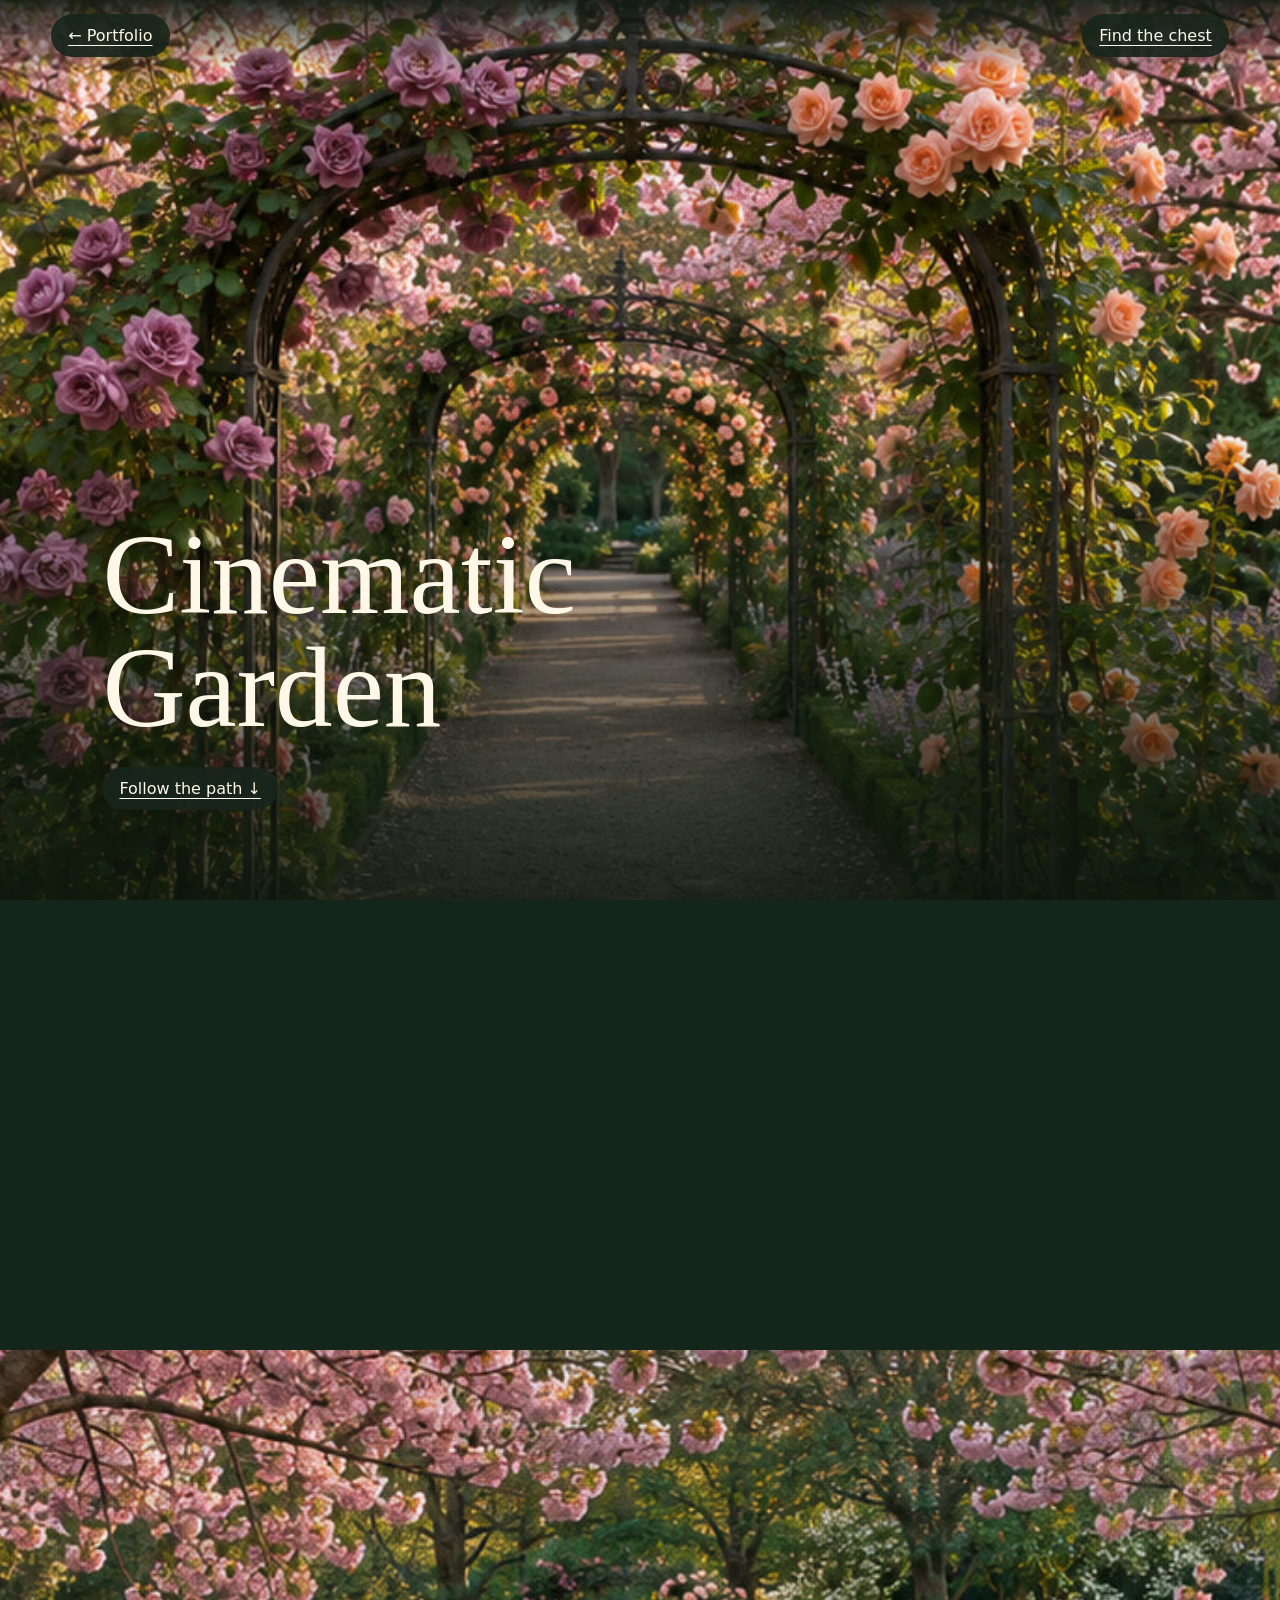
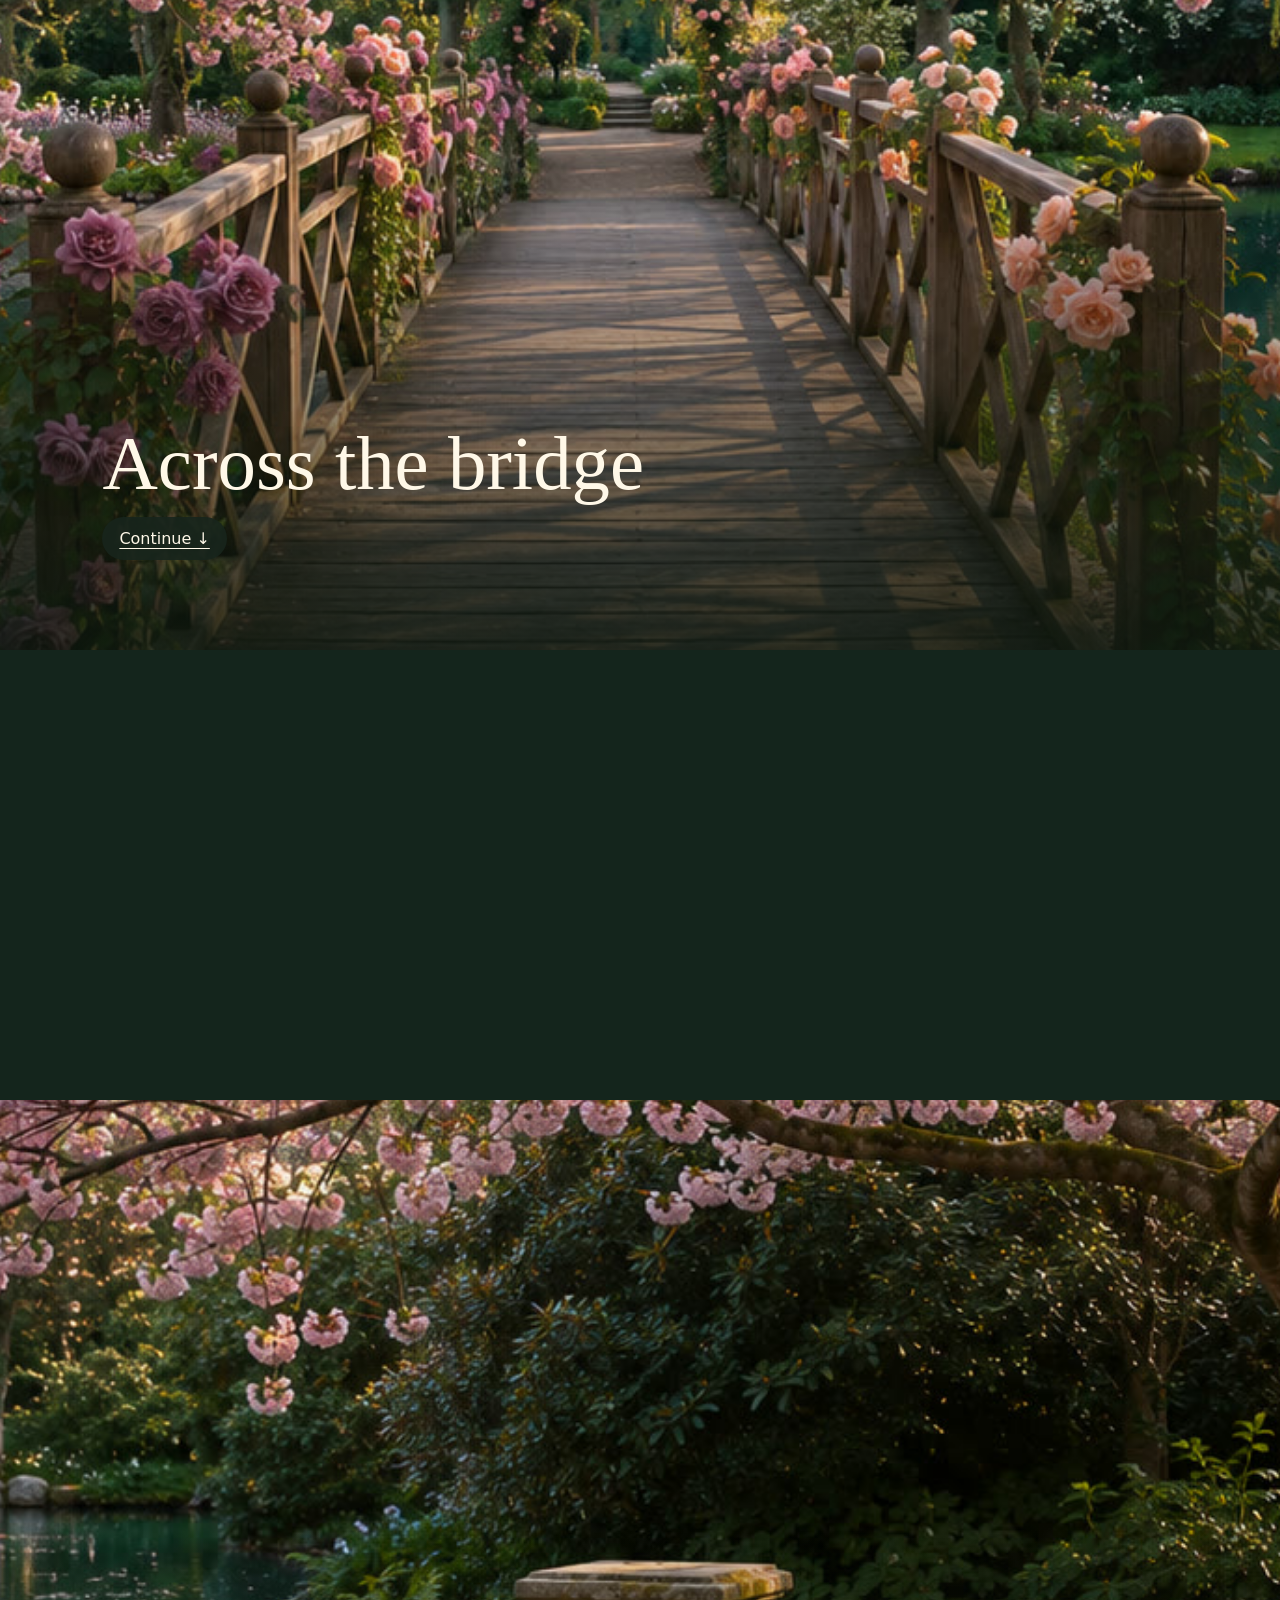
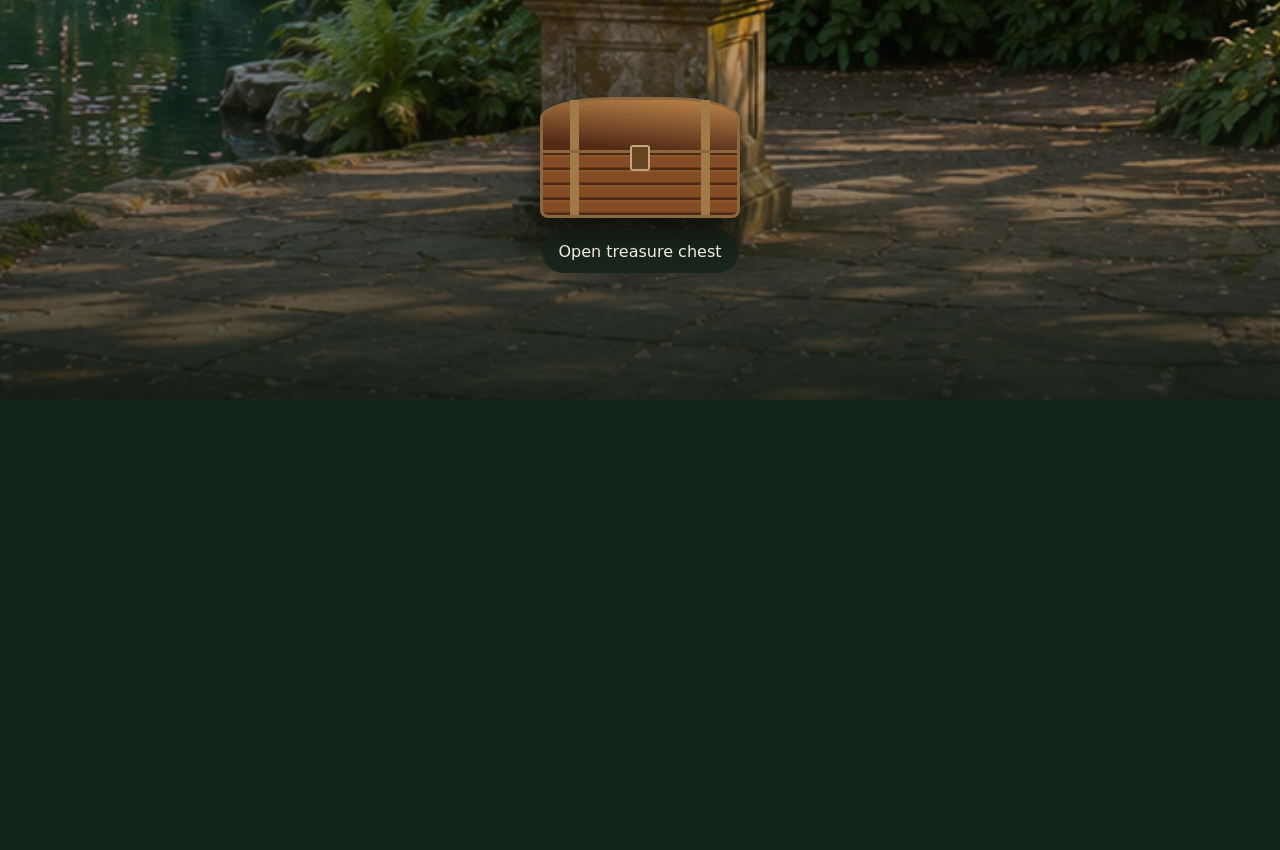
==== cinematic-garden.html @ a52c65b1 "Refine portfolio worlds, audio, and Projects navigation" ====
<!doctype html>
<html lang="en">
<head>
<meta charset="utf-8">
<meta name="viewport" content="width=device-width, initial-scale=1">
<title>Cinematic Garden · Isha Venkataraman</title>
<link rel="stylesheet" href="cinematic-garden.css">
<link rel="preload" as="image" href="assets/cinematic-garden/arches.jpg">
<script type="module" src="cinematic-garden.js"></script>
</head>
<body>
<header><a href="./">← Portfolio</a><a href="#treasure">Find the chest</a></header>
<main>
 <section class="shot" id="arches">
  <div class="frame">
   <img src="assets/cinematic-garden/arches.jpg" width="965" height="541" alt="">
   <div class="caption"><h1>Cinematic Garden</h1><a href="#bridge">Follow the path ↓</a></div>
  </div>
 </section>
 <section class="shot" id="bridge">
  <div class="frame">
   <img src="assets/cinematic-garden/bridge.jpg" width="965" height="541" loading="lazy" alt="">
   <div class="caption"><h2>Across the bridge</h2><a href="#treasure">Continue ↓</a></div>
  </div>
 </section>
 <section class="shot" id="treasure">
  <div class="frame">
   <img src="assets/cinematic-garden/grove.jpg" width="965" height="541" loading="lazy" alt="">
   <button class="treasure" type="button" aria-haspopup="dialog">
    <span class="chest" aria-hidden="true"><i class="lid"></i><i class="box"></i><i class="latch"></i></span>
    <span>Open treasure chest</span>
   </button>
  </div>
 </section>
</main>
<dialog aria-labelledby="project-title">
 <article>
  <form method="dialog"><button aria-label="Close project">×</button></form>
  <small>COMPUTER VISION / ACCESSIBILITY</small>
  <h2 id="project-title">Perceptiv</h2>
  <p><strong>Smart Glasses for Visual Impairment</strong></p>
  <p>An edge-based vision system that detects objects, traffic signs, and road hazards in real time, designed for people with visual impairments.</p>
 </article>
</dialog>
</body>
</html>
---- cinematic-garden.css ----
:root{color-scheme:dark;background:#14251c;color:#fff8e8;font:16px system-ui,sans-serif}
*{box-sizing:border-box}
body{margin:0}
a{color:inherit;text-underline-offset:.25em}
button{font:inherit;cursor:pointer}
:focus-visible{outline:3px solid #f6d68a;outline-offset:5px}
header{position:fixed;inset:0 0 auto;z-index:2;display:flex;justify-content:space-between;padding:14px clamp(16px,4vw,64px);background:linear-gradient(#101a13e8,transparent)}
header a,.caption a,.treasure>span:last-child{display:inline-block;background:#18251ce8;padding:12px 17px;border-radius:24px}
.shot{height:150svh}
.frame{height:100svh;position:sticky;top:0;overflow:hidden;isolation:isolate;background:#263e28}
.frame img{width:100%;height:100%;object-fit:cover;position:absolute;inset:0;transform:scale(var(--zoom,1.02));object-position:center}
.frame::after{content:'';position:absolute;inset:0;pointer-events:none;background:linear-gradient(0deg,#0c170ed6,transparent 53%);z-index:0}
.caption{position:absolute;z-index:1;left:clamp(20px,8vw,140px);bottom:clamp(35px,10vh,120px)}
h1,h2{font-family:Georgia,serif;font-weight:400;margin:0 0 .2em;line-height:.98}
h1{font-size:clamp(3rem,9vw,8rem);max-width:9ch}
h2{font-size:clamp(2.4rem,6vw,5rem)}
.treasure{position:absolute;z-index:1;left:50%;bottom:14%;transform:translateX(-50%);border:0;background:none;color:inherit;display:grid;justify-items:center;gap:12px;white-space:nowrap;perspective:500px}
.chest{position:relative;display:block;width:clamp(112px,16vw,200px);aspect-ratio:1.65;filter:drop-shadow(0 14px 14px #090a06b8)}
.box,.lid{position:absolute;left:0;width:100%;border:3px solid #8b673d;background:repeating-linear-gradient(0deg,#4d2816 0 2px,#834c24 3px 12px,#915a2d 15px)}
.box{bottom:0;height:56%;border-radius:2px 2px 8px 8px}
.lid{top:0;height:48%;border-radius:36% 36% 5px 5px;transform-origin:50% 95%;transition:transform .65s ease;background:linear-gradient(185deg,#bd854a,#522a16 85%)}
.lid::after,.box::after{content:'';position:absolute;inset:0 14%;border-inline:9px solid #a07b47}
.latch{position:absolute;top:40%;left:45%;width:10%;height:21%;border:2px solid #c5a577;background:#664321;border-radius:3px}
.treasure[aria-expanded=true] .lid{transform:rotateX(-120deg)}
dialog{width:min(90vw,560px);max-height:85svh;padding:0;border:1px solid #ba9255;border-radius:10px;background:#f2dfb4;color:#392511}
dialog::backdrop{background:#101912bb}
article{position:relative;padding:clamp(25px,6vw,55px);line-height:1.55}
article form{position:absolute;right:12px;top:10px}
article button{border:0;background:none;color:inherit;font-size:1.5rem}
article small{display:block;margin-bottom:.8em;letter-spacing:.1em}
dialog[open] article{animation:unfurl .45s ease-out both}
@keyframes unfurl{from{clip-path:inset(0 0 90%)}to{clip-path:inset(0)}}
@media(prefers-reduced-motion:reduce){.shot{height:100svh}.frame img{transform:none}.lid{transition:none}dialog[open] article{animation:none}}
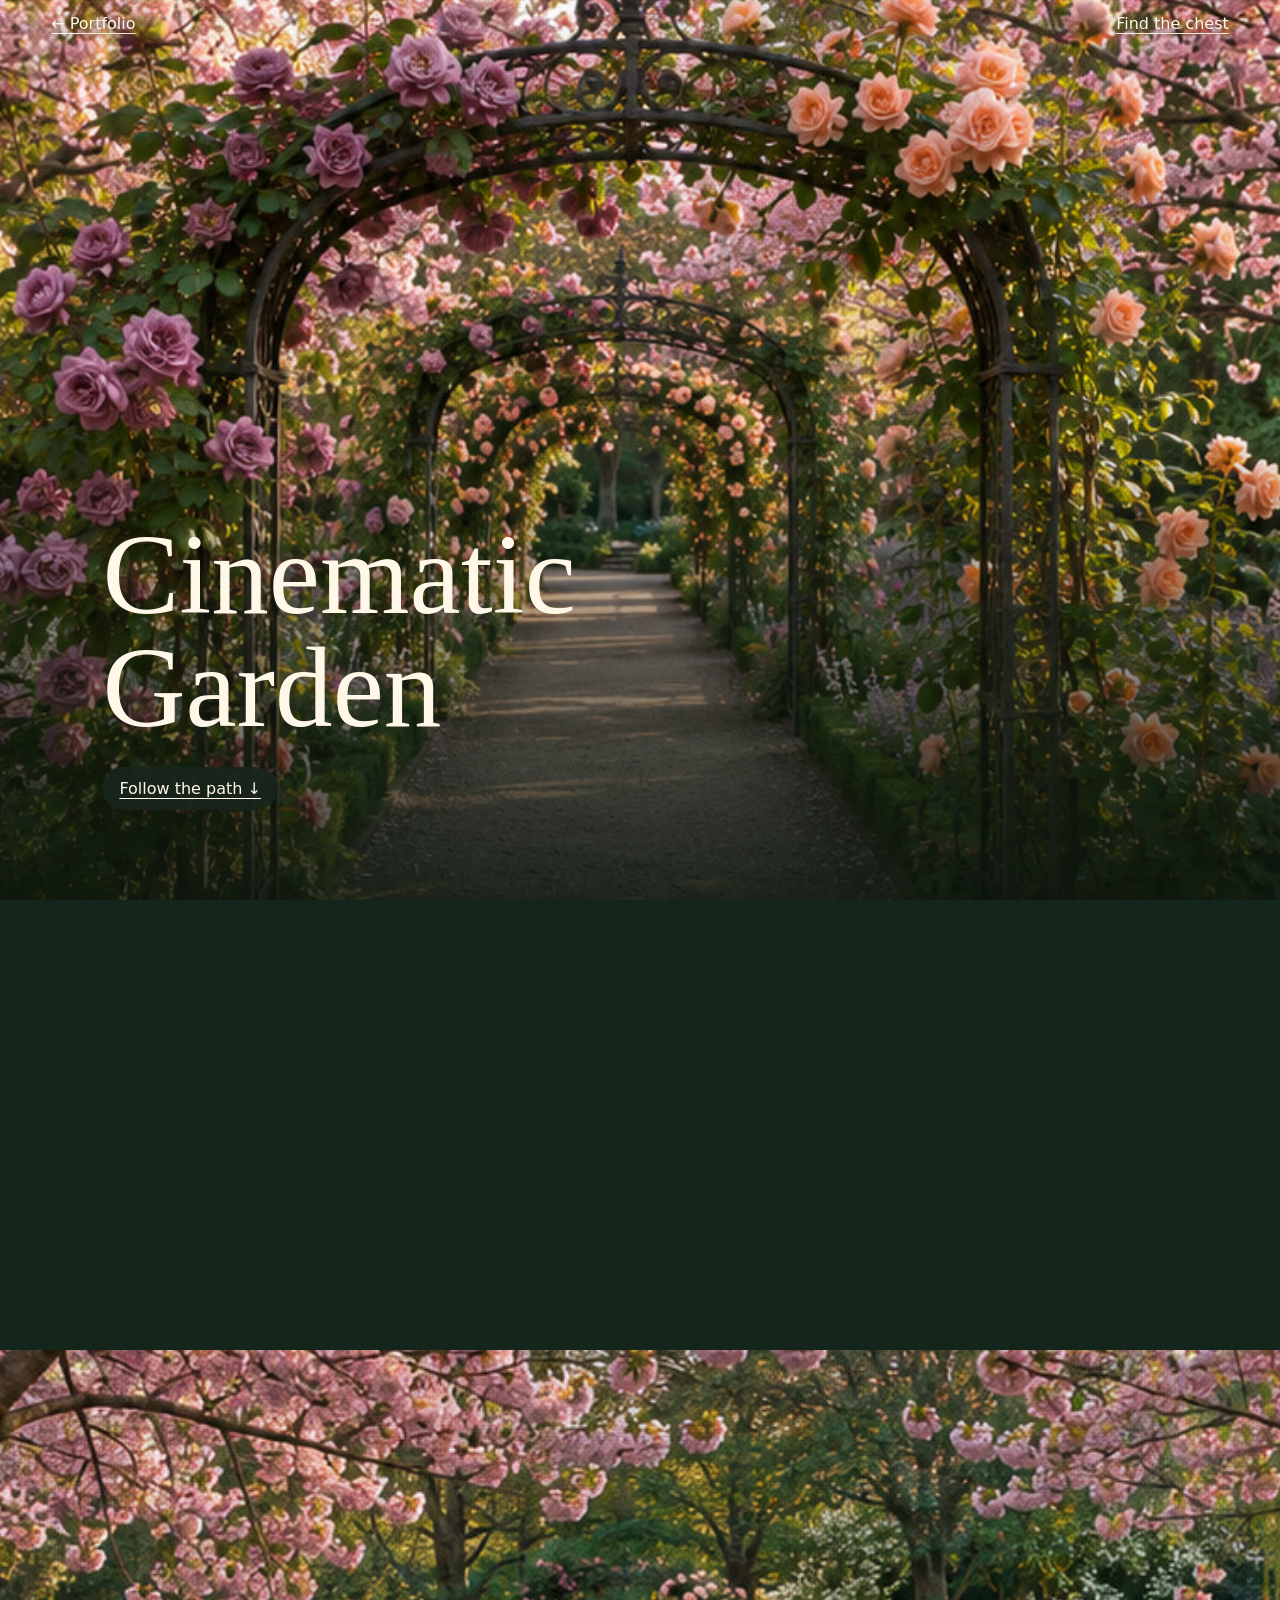
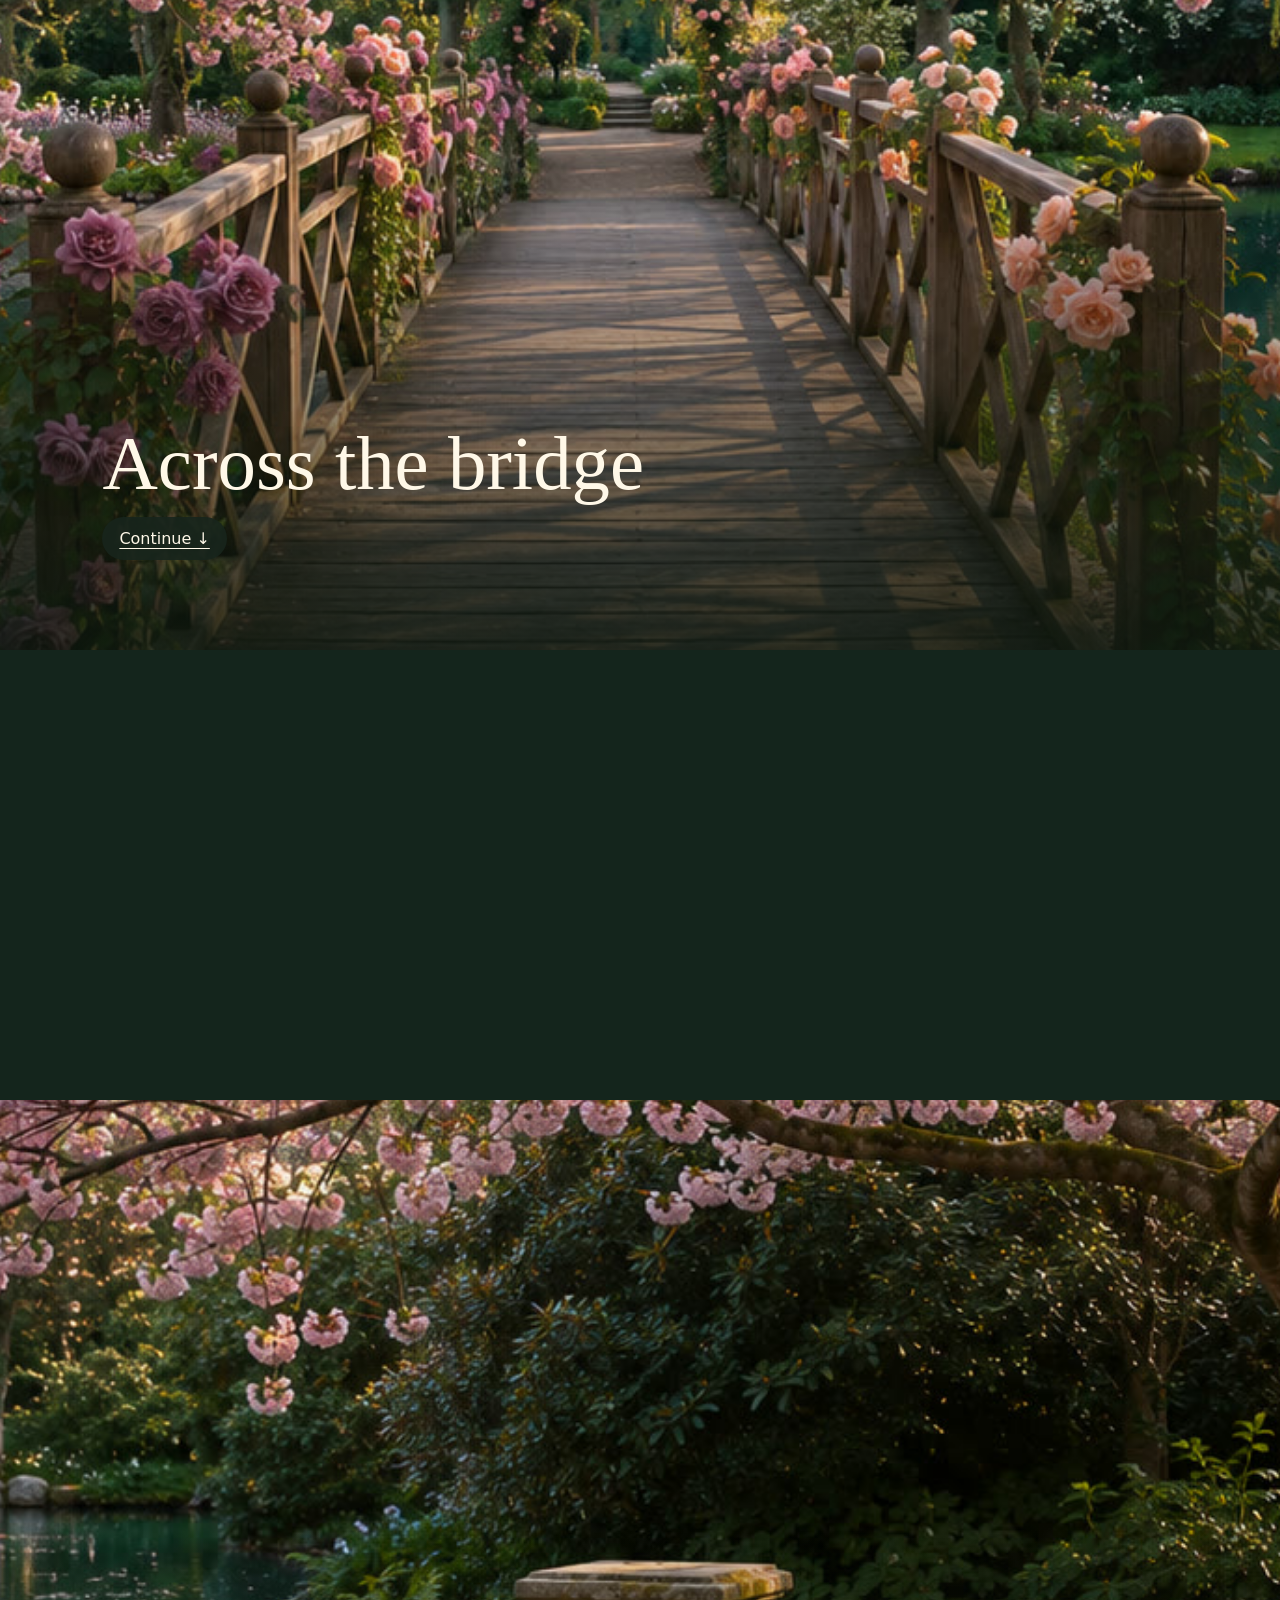
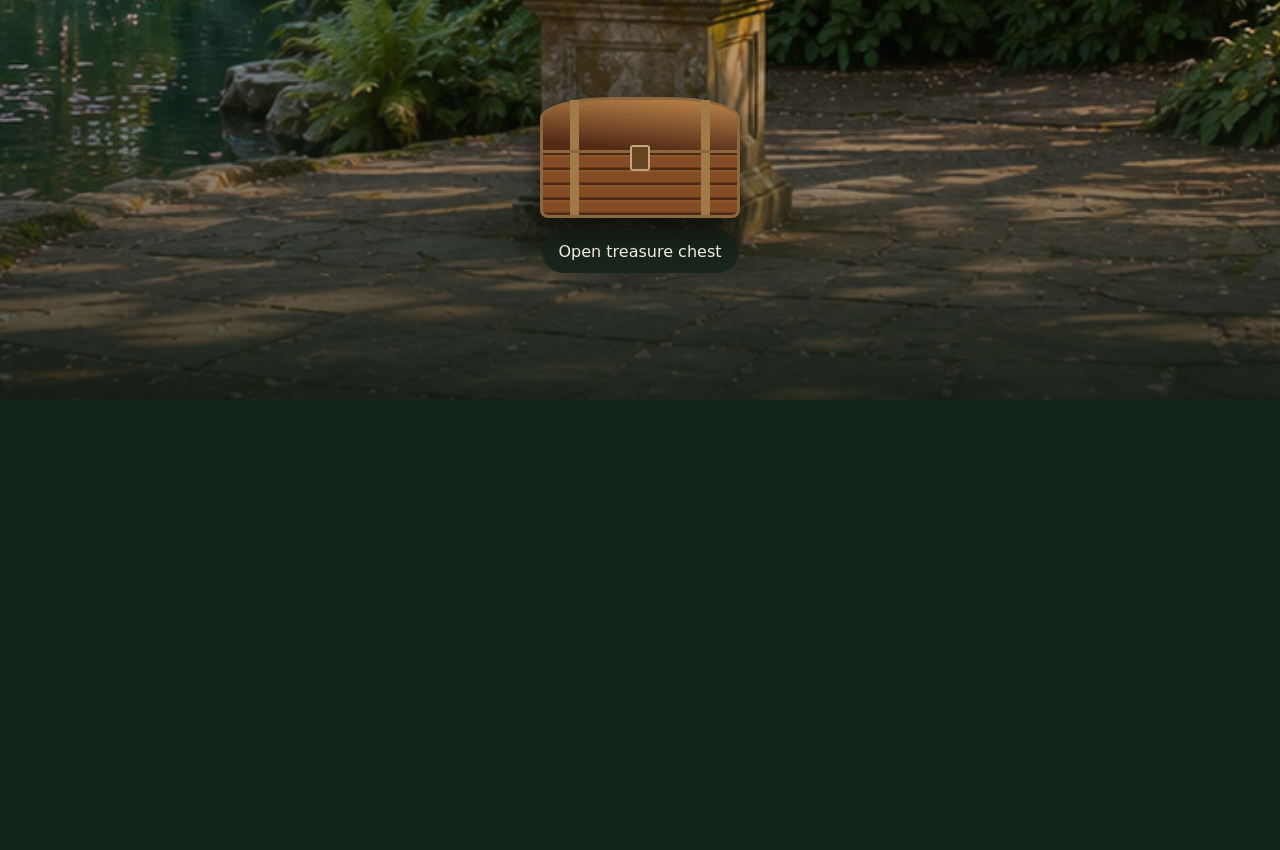
==== commit c0d79f4e: "Add cinematic home intro and release inactive portal scenes" ====
--- a/cinematic-garden.html
+++ b/cinematic-garden.html
@@ -4,7 +4,7 @@
 <meta charset="utf-8">
 <meta name="viewport" content="width=device-width, initial-scale=1">
 <title>Cinematic Garden · Isha Venkataraman</title>
-<link rel="stylesheet" href="cinematic-garden.css">
+<link rel="stylesheet" href="cinematic-garden.css?v=transparent-nav-1">
 <link rel="preload" as="image" href="assets/cinematic-garden/arches.jpg">
 <script type="module" src="cinematic-garden.js"></script>
 </head>
--- a/cinematic-garden.css
+++ b/cinematic-garden.css
@@ -4,8 +4,8 @@
 a{color:inherit;text-underline-offset:.25em}
 button{font:inherit;cursor:pointer}
 :focus-visible{outline:3px solid #f6d68a;outline-offset:5px}
-header{position:fixed;inset:0 0 auto;z-index:2;display:flex;justify-content:space-between;padding:14px clamp(16px,4vw,64px);background:linear-gradient(#101a13e8,transparent)}
-header a,.caption a,.treasure>span:last-child{display:inline-block;background:#18251ce8;padding:12px 17px;border-radius:24px}
+header{position:fixed;inset:0 0 auto;z-index:2;display:flex;justify-content:space-between;padding:14px clamp(16px,4vw,64px);background:transparent;text-shadow:0 1px 6px #101a13}
+ .caption a,.treasure>span:last-child{display:inline-block;background:#18251ce8;padding:12px 17px;border-radius:24px}
 .shot{height:150svh}
 .frame{height:100svh;position:sticky;top:0;overflow:hidden;isolation:isolate;background:#263e28}
 .frame img{width:100%;height:100%;object-fit:cover;position:absolute;inset:0;transform:scale(var(--zoom,1.02));object-position:center}
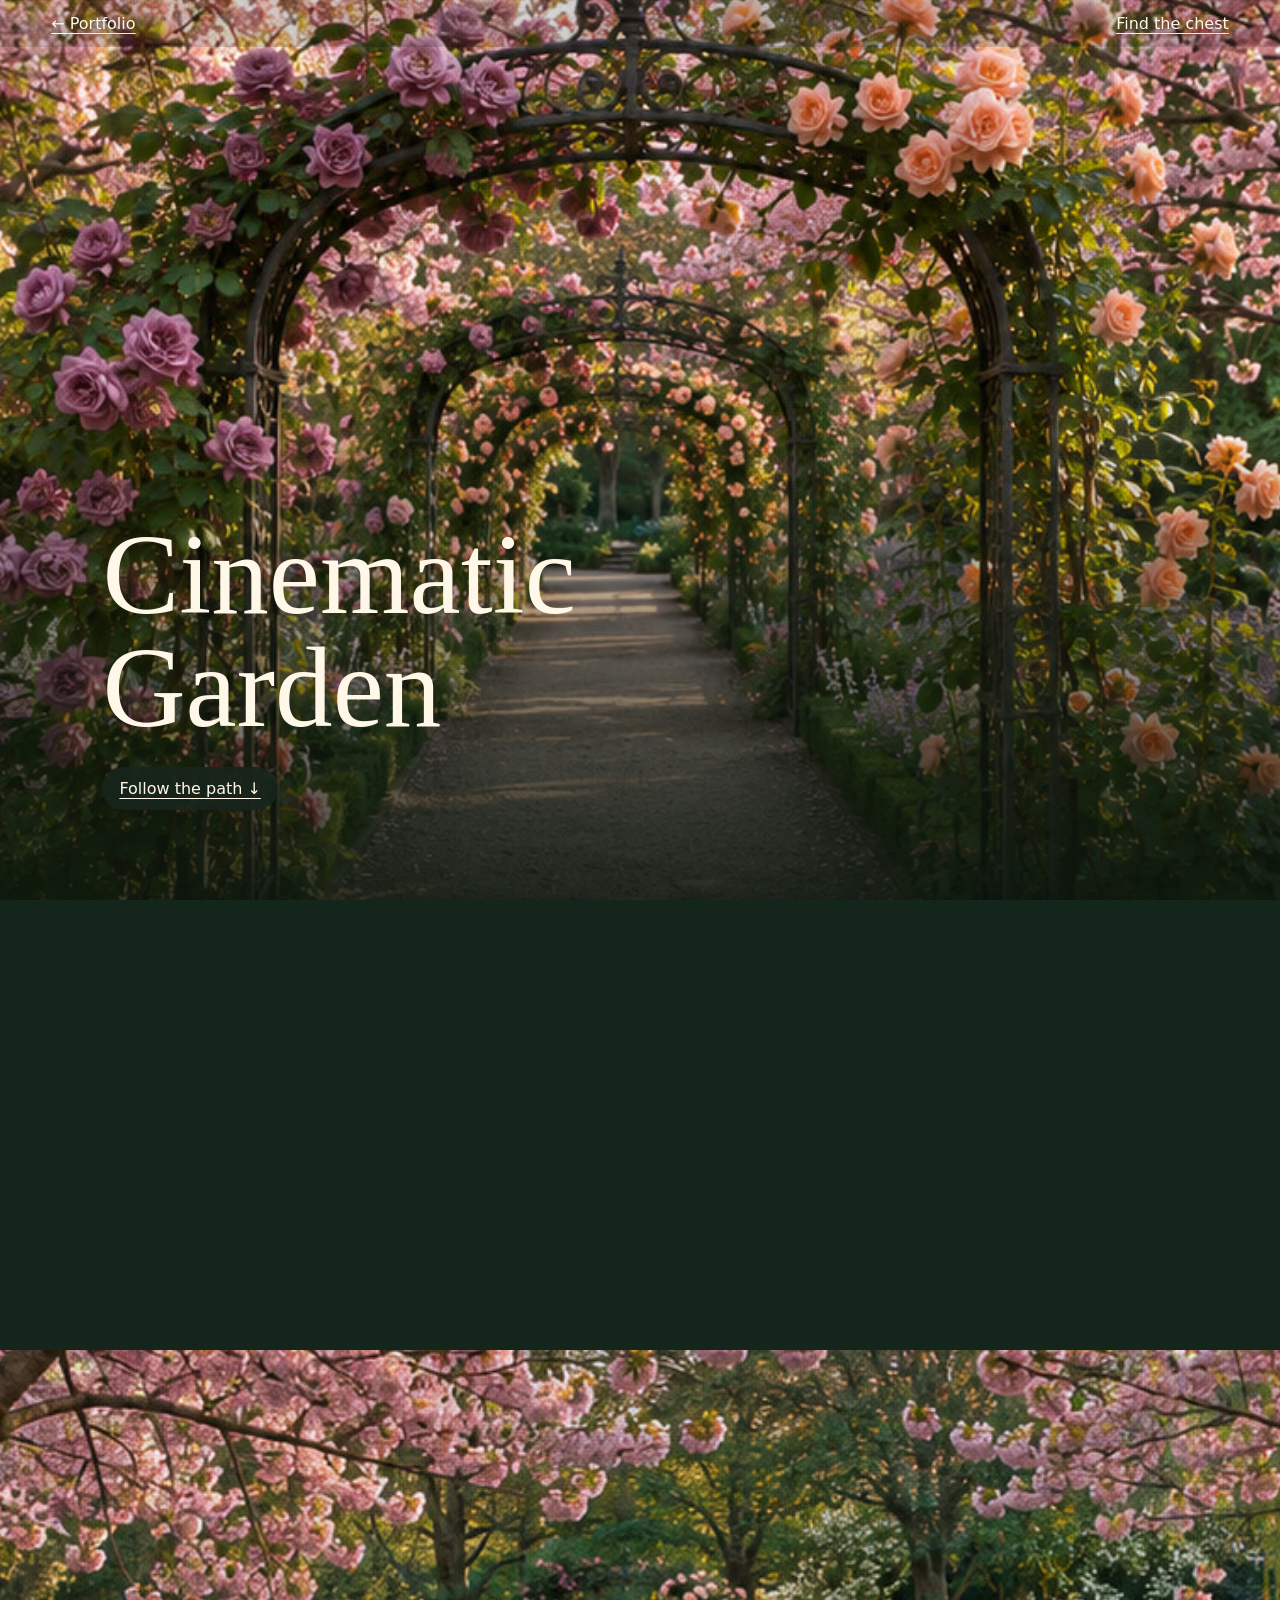
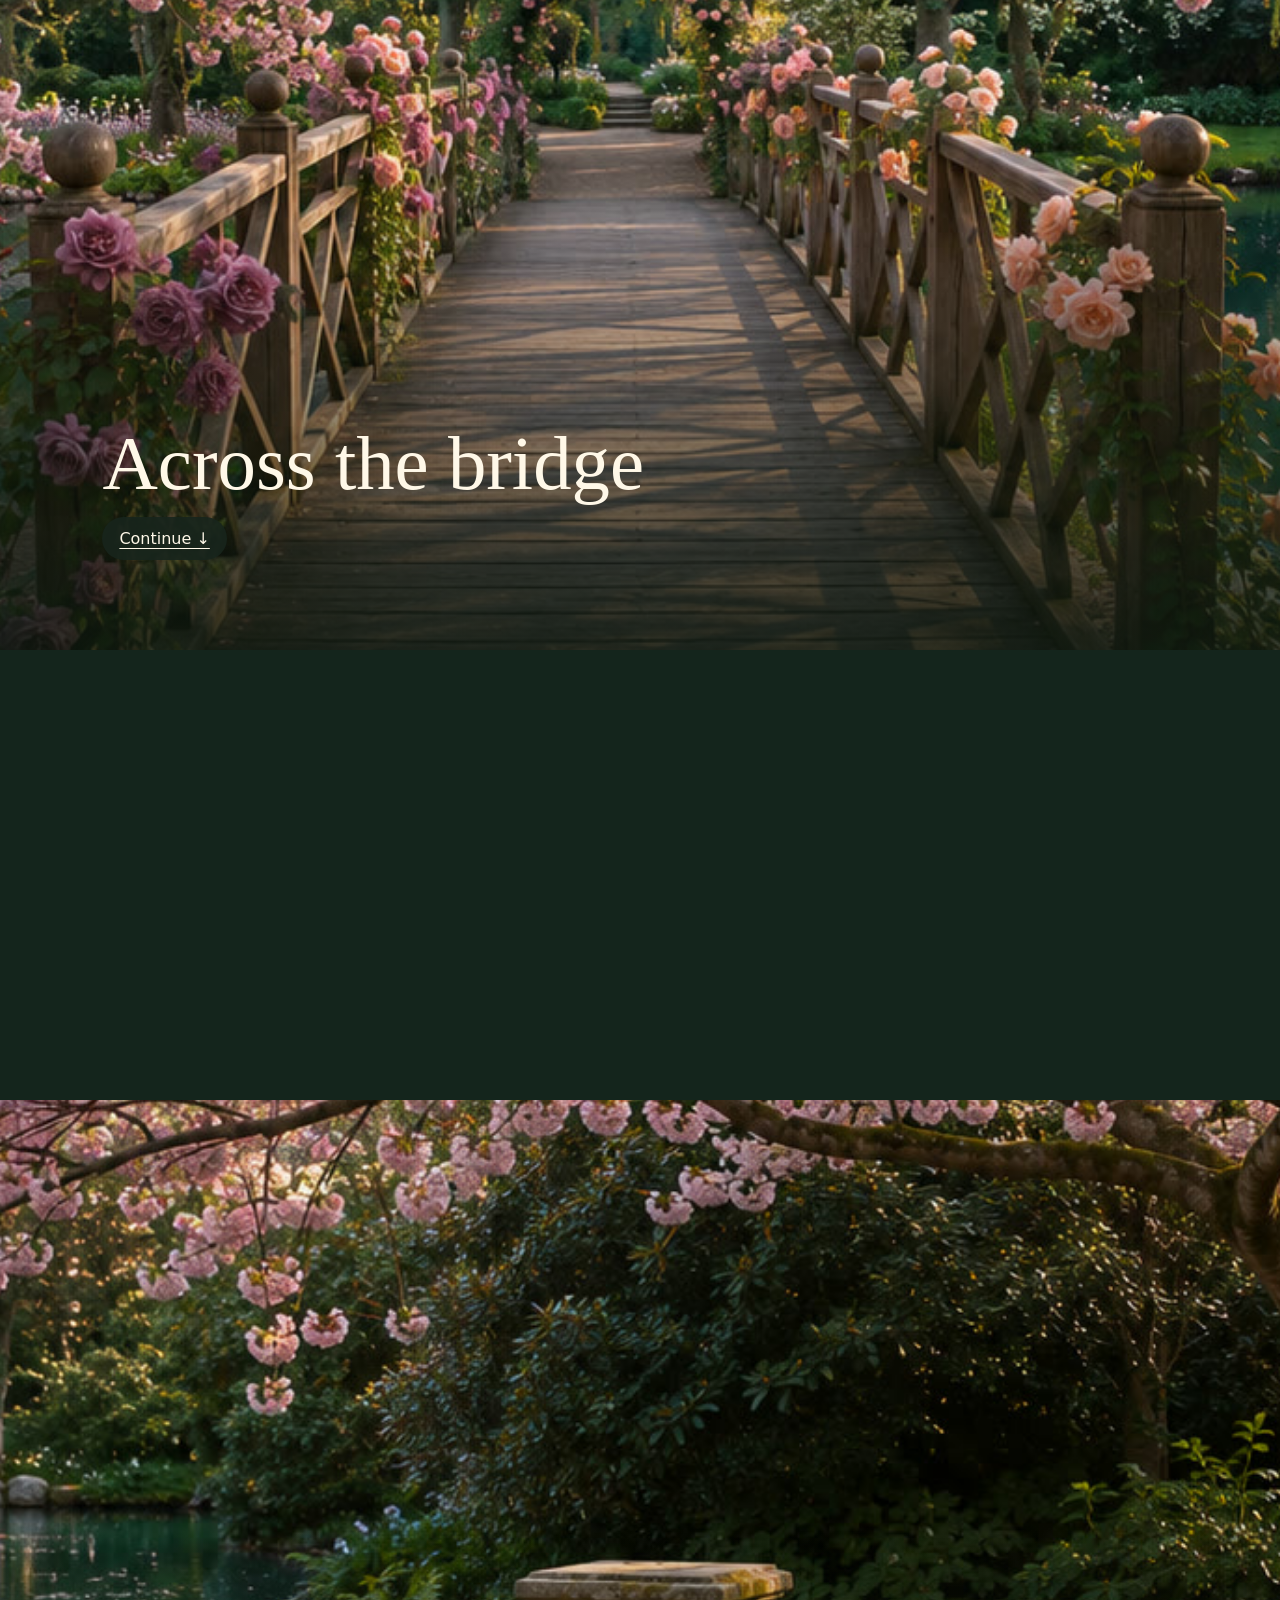
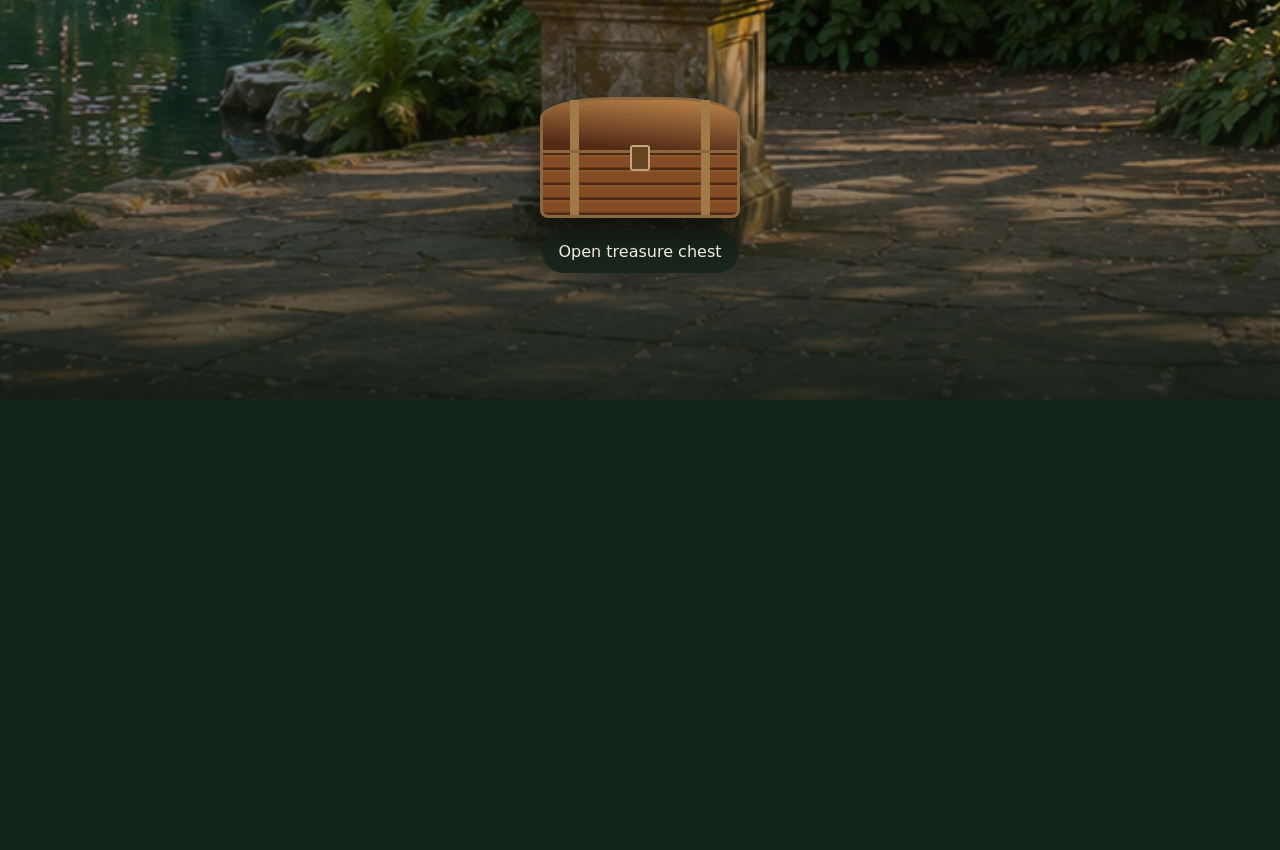
==== commit 4251c528: "Tint shared navigation and release reef on navbar exits" ====
--- a/cinematic-garden.html
+++ b/cinematic-garden.html
@@ -4,7 +4,7 @@
 <meta charset="utf-8">
 <meta name="viewport" content="width=device-width, initial-scale=1">
 <title>Cinematic Garden · Isha Venkataraman</title>
-<link rel="stylesheet" href="cinematic-garden.css?v=transparent-nav-1">
+<link rel="stylesheet" href="cinematic-garden.css?v=nav-tint-1">
 <link rel="preload" as="image" href="assets/cinematic-garden/arches.jpg">
 <script type="module" src="cinematic-garden.js"></script>
 </head>
--- a/cinematic-garden.css
+++ b/cinematic-garden.css
@@ -4,7 +4,7 @@
 a{color:inherit;text-underline-offset:.25em}
 button{font:inherit;cursor:pointer}
 :focus-visible{outline:3px solid #f6d68a;outline-offset:5px}
-header{position:fixed;inset:0 0 auto;z-index:2;display:flex;justify-content:space-between;padding:14px clamp(16px,4vw,64px);background:transparent;text-shadow:0 1px 6px #101a13}
+header{position:fixed;inset:0 0 auto;z-index:2;display:flex;justify-content:space-between;padding:14px clamp(16px,4vw,64px);background:rgb(0 0 0 / 16%);text-shadow:0 1px 6px #101a13}
  .caption a,.treasure>span:last-child{display:inline-block;background:#18251ce8;padding:12px 17px;border-radius:24px}
 .shot{height:150svh}
 .frame{height:100svh;position:sticky;top:0;overflow:hidden;isolation:isolate;background:#263e28}
